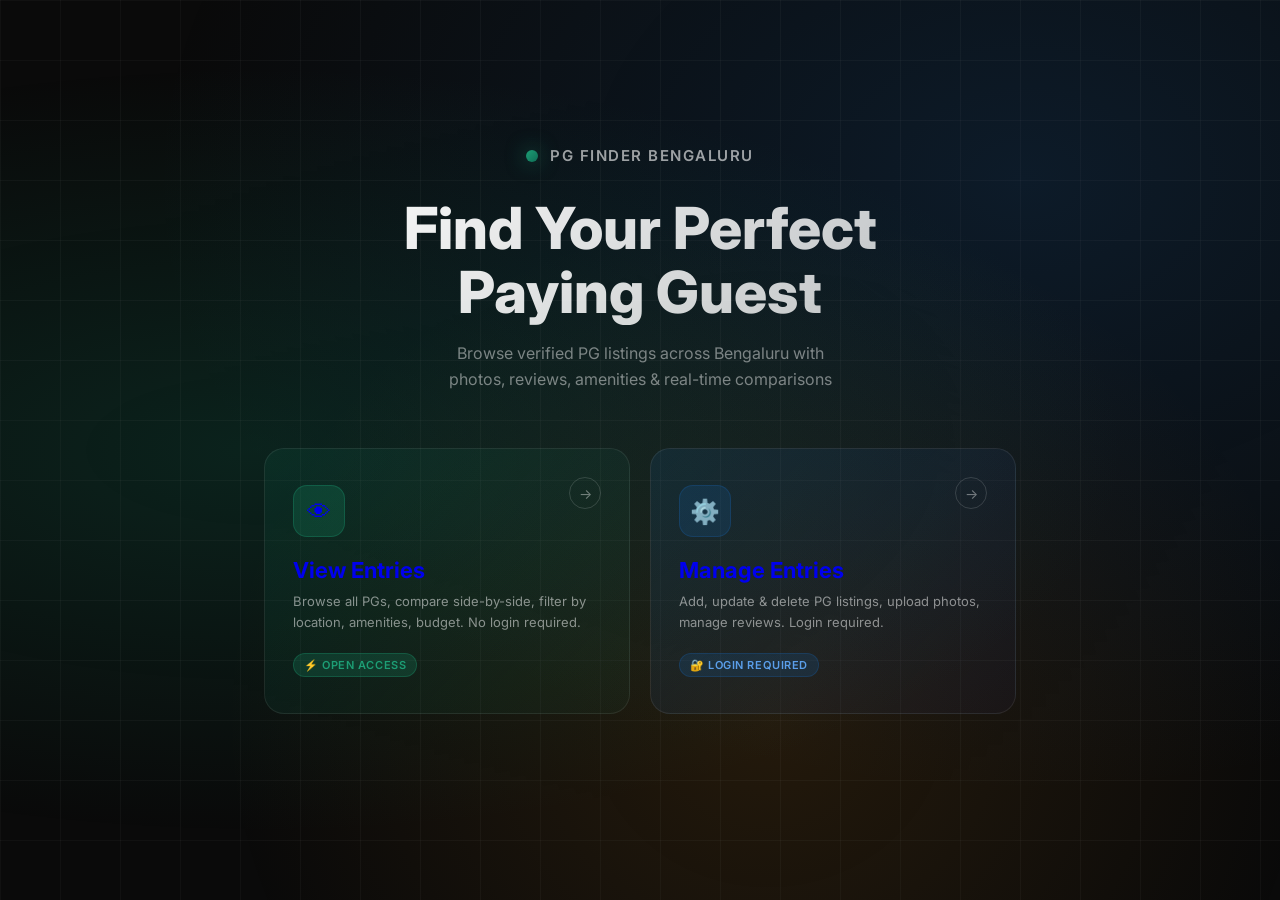
==== index.html @ bcb15347 "version 1" ====
<!DOCTYPE html>
<html lang="en">
<head>
<meta charset="UTF-8">
<meta name="viewport" content="width=device-width, initial-scale=1.0">
<title>PG Finder — Bengaluru</title>
<link href="https://fonts.googleapis.com/css2?family=Inter:wght@400;500;600;700;800&display=swap" rel="stylesheet">
<style>
*{box-sizing:border-box;margin:0;padding:0}
body{font-family:'Inter',sans-serif;background:#0a0a0a;color:#fff;min-height:100vh;display:flex;align-items:center;justify-content:center;overflow:hidden}
.bg{position:fixed;inset:0;background:radial-gradient(ellipse at 20% 50%,rgba(15,110,86,.25) 0%,transparent 60%),radial-gradient(ellipse at 80% 20%,rgba(24,95,165,.2) 0%,transparent 60%),radial-gradient(ellipse at 60% 80%,rgba(186,117,23,.15) 0%,transparent 50%);z-index:0}
.grid-bg{position:fixed;inset:0;background-image:linear-gradient(rgba(255,255,255,.03) 1px,transparent 1px),linear-gradient(90deg,rgba(255,255,255,.03) 1px,transparent 1px);background-size:60px 60px;z-index:0}
.center{position:relative;z-index:1;text-align:center;padding:24px;width:100%;max-width:800px}
.logo{display:flex;align-items:center;justify-content:center;gap:12px;margin-bottom:32px}
.logo-dot{width:12px;height:12px;border-radius:50%;background:linear-gradient(135deg,#1D9E75,#0F6E56);box-shadow:0 0 20px rgba(29,158,117,.6)}
.logo-text{font-size:15px;font-weight:600;letter-spacing:.1em;text-transform:uppercase;color:rgba(255,255,255,.6)}
h1{font-size:clamp(32px,6vw,58px);font-weight:800;line-height:1.1;margin-bottom:16px;background:linear-gradient(135deg,#fff 0%,rgba(255,255,255,.7) 100%);-webkit-background-clip:text;-webkit-text-fill-color:transparent}
.sub{font-size:16px;color:rgba(255,255,255,.45);margin-bottom:56px;line-height:1.6}
.cards{display:grid;grid-template-columns:1fr 1fr;gap:20px;margin-bottom:40px}
.option-card{position:relative;padding:36px 28px;border-radius:20px;cursor:pointer;transition:all .3s ease;text-align:left;overflow:hidden;border:1px solid rgba(255,255,255,.08);text-decoration:none;display:block}
.option-card::before{content:'';position:absolute;inset:0;opacity:0;transition:opacity .3s}
.option-card:hover{transform:translateY(-4px);border-color:rgba(255,255,255,.2)}
.option-card:hover::before{opacity:1}
.card-view{background:linear-gradient(135deg,rgba(15,110,86,.15),rgba(29,158,117,.05))}
.card-view::before{background:linear-gradient(135deg,rgba(15,110,86,.25),rgba(29,158,117,.1))}
.card-view:hover{box-shadow:0 20px 60px rgba(15,110,86,.2)}
.card-manage{background:linear-gradient(135deg,rgba(24,95,165,.15),rgba(83,74,183,.05))}
.card-manage::before{background:linear-gradient(135deg,rgba(24,95,165,.25),rgba(83,74,183,.1))}
.card-manage:hover{box-shadow:0 20px 60px rgba(24,95,165,.2)}
.card-icon{width:52px;height:52px;border-radius:14px;display:flex;align-items:center;justify-content:center;font-size:24px;margin-bottom:20px}
.card-view .card-icon{background:rgba(29,158,117,.2);border:1px solid rgba(29,158,117,.3)}
.card-manage .card-icon{background:rgba(24,95,165,.2);border:1px solid rgba(24,95,165,.3)}
.card-title{font-size:22px;font-weight:700;margin-bottom:8px}
.card-desc{font-size:13px;color:rgba(255,255,255,.5);line-height:1.6;margin-bottom:20px}
.card-tag{display:inline-flex;align-items:center;gap:5px;font-size:11px;font-weight:600;padding:4px 10px;border-radius:20px;text-transform:uppercase;letter-spacing:.05em}
.card-view .card-tag{background:rgba(29,158,117,.2);color:#1D9E75;border:1px solid rgba(29,158,117,.3)}
.card-manage .card-tag{background:rgba(24,95,165,.2);color:#5B9FEA;border:1px solid rgba(24,95,165,.3)}
.card-arrow{position:absolute;top:28px;right:28px;width:32px;height:32px;border-radius:50%;border:1px solid rgba(255,255,255,.15);display:flex;align-items:center;justify-content:center;font-size:14px;color:rgba(255,255,255,.4);transition:all .3s}
.option-card:hover .card-arrow{border-color:rgba(255,255,255,.4);color:rgba(255,255,255,.8);transform:translate(2px,-2px)}
.footer{font-size:12px;color:rgba(255,255,255,.2);display:flex;align-items:center;justify-content:center;gap:8px}
.footer span{width:4px;height:4px;border-radius:50%;background:rgba(255,255,255,.2)}
@media(max-width:580px){.cards{grid-template-columns:1fr}.option-card{padding:26px 22px}}
</style>
</head>
<body>
<div class="bg"></div>
<div class="grid-bg"></div>
<div class="center">
  <div class="logo">
    <div class="logo-dot"></div>
    <div class="logo-text">PG Finder Bengaluru</div>
  </div>
  <h1>Find Your Perfect<br>Paying Guest</h1>
  <p class="sub">Browse verified PG listings across Bengaluru with<br>photos, reviews, amenities & real-time comparisons</p>
  <div class="cards">
    <a href="view.html" class="option-card card-view">
      <div class="card-arrow">→</div>
      <div class="card-icon">👁</div>
      <div class="card-title">View Entries</div>
      <div class="card-desc">Browse all PGs, compare side-by-side, filter by location, amenities, budget. No login required.</div>
      <div class="card-tag">⚡ Open Access</div>
    </a>
    <a href="manage.html" class="option-card card-manage">
      <div class="card-arrow">→</div>
      <div class="card-icon">⚙️</div>
      <div class="card-title">Manage Entries</div>
      <div class="card-desc">Add, update & delete PG listings, upload photos, manage reviews. Login required.</div>
      <div class="card-tag">🔐 Login Required</div>
    </a>
  </div>
  
</div>
</body>
</html>
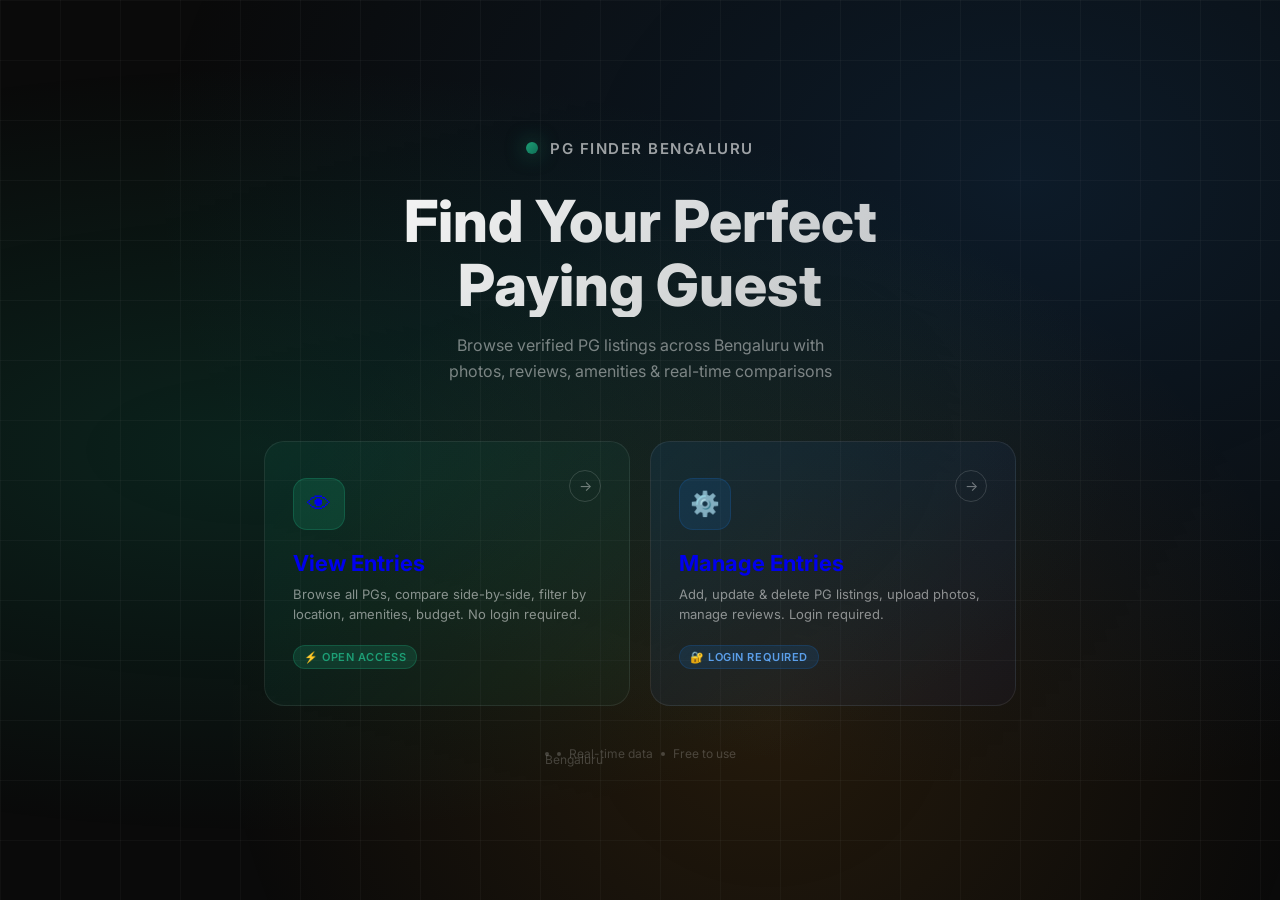
==== commit f62d4633: "Version 1" ====
--- a/index.html
+++ b/index.html
@@ -68,7 +68,9 @@
       <div class="card-tag">🔐 Login Required</div>
     </a>
   </div>
-  
+  <div class="footer">
+    <span>Bengaluru</span> <span></span> Real-time data <span></span> Free to use
+  </div>
 </div>
 </body>
 </html>
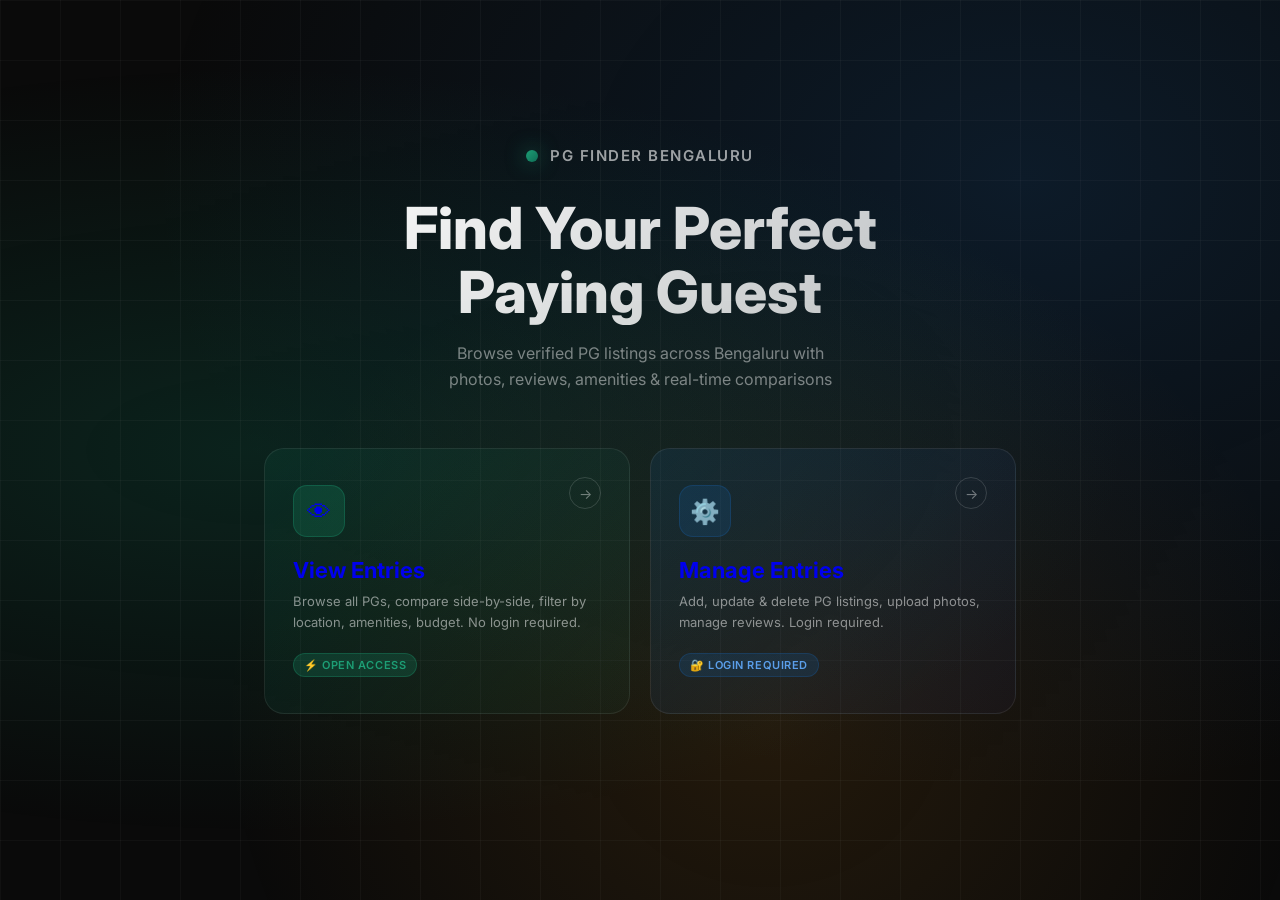
==== commit 699a2799: "Version 1" ====
--- a/index.html
+++ b/index.html
@@ -68,9 +68,6 @@
       <div class="card-tag">🔐 Login Required</div>
     </a>
   </div>
-  <div class="footer">
-    <span>Bengaluru</span> <span></span> Real-time data <span></span> Free to use
-  </div>
 </div>
 </body>
 </html>
